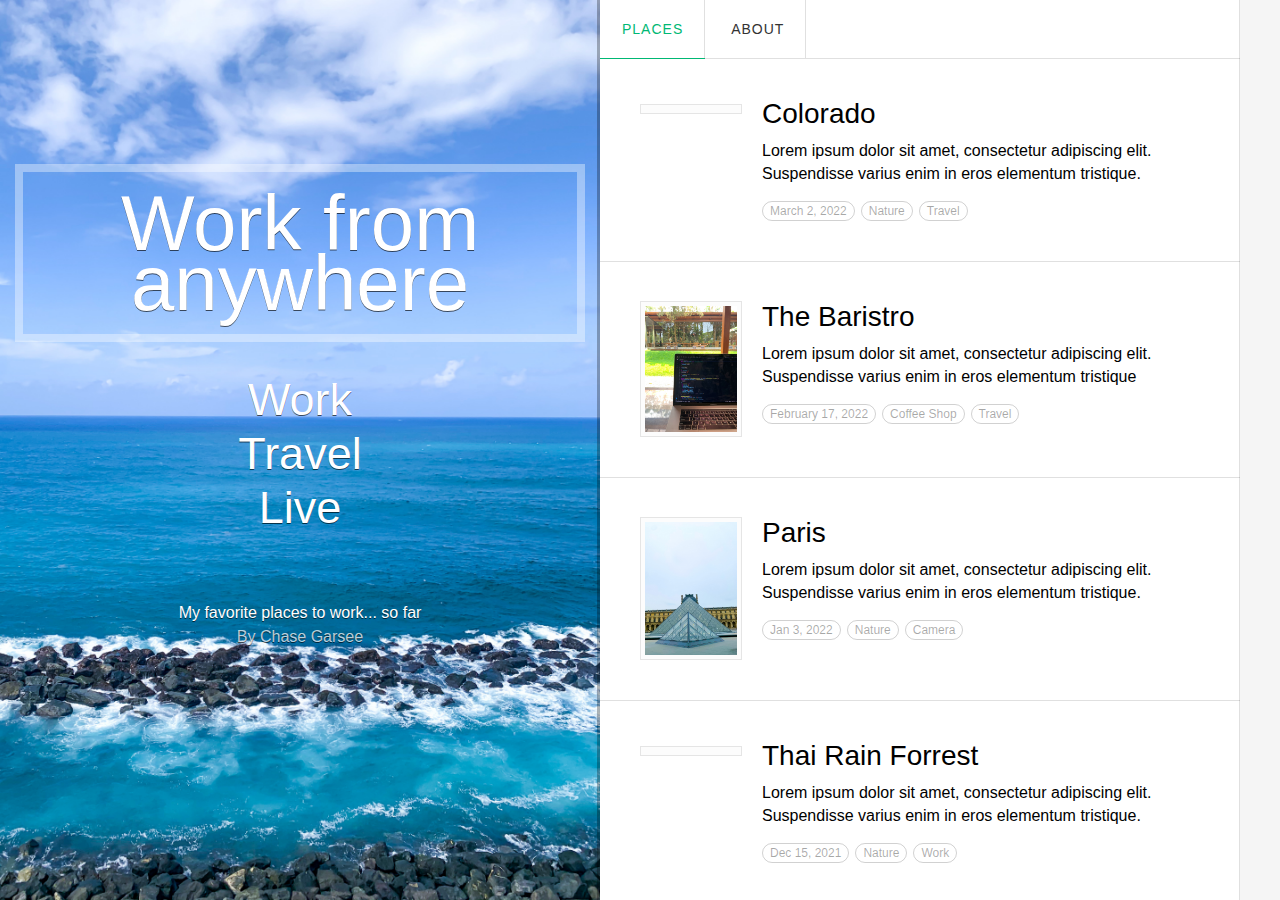
==== html-css-js/week-1/index.html @ 344f7bfb "initial commit" ====
<!DOCTYPE html><!--  This site was created in Webflow. https://www.webflow.com  -->
<!--  Last Published: Sat Jul 09 2022 16:19:19 GMT+0000 (Coordinated Universal Time)  -->
<html data-wf-page="62c9aa5b9749a0f8fd84faeb" data-wf-site="62c9aa5b9749a0700384fadd">
<head>
  <meta charset="utf-8">
  <title>WFA - Home</title>
  <meta content="width=device-width, initial-scale=1" name="viewport">
  <meta content="Webflow" name="generator">
  <link href="css/normalize.css" rel="stylesheet" type="text/css">
  <link href="css/webflow.css" rel="stylesheet" type="text/css">
  <link href="css/wfa-landing-page.webflow.css" rel="stylesheet" type="text/css">
  <link href="images/favicon.ico" rel="shortcut icon" type="image/x-icon">
  <link href="images/webclip.png" rel="apple-touch-icon">
</head>
<body>
  <div class="all-content wf-section">
    <header class="main-column header">
      <h1 class="logo">Work from anywhere</h1>
      <div class="big-tagline w-hidden-small w-hidden-tiny">Work<br>Travel<br>Live</div>
      <div class="info-wrapper">
        <div class="tagline">My favorite places to work... so far</div>
        <div class="byline">By Chase Garsee</div>
      </div>
    </header>
    <div class="main-column content">
      <nav role="banner" class="navbar w-nav">
        <nav role="navigation" class="nav-menu w-nav-menu">
          <a href="index.html" aria-current="page" class="nav-link w-nav-link w--current">Places</a>
          <a href="about.html" class="nav-link w-nav-link">About</a>
        </nav>
      </nav>
      <div id="places-list" class="places-list"></div>


        <script type ="text/javascript">
          const favoriteLocationsData = [
            {
              image: 'images/colorado.JPG',
              title: 'Colorado',
              paragraph: 'Lorem ipsum dolor sit amet, consectetur adipiscing elit. Suspendisse varius enim in eros elementum tristique.',
              date: 'March 2, 2022',
              tags: [
                'Travel',
                'Nature'
              ]
            },
            {
              image: 'images/chiang-mai.JPG',
              title: 'The Baristro',
              paragraph: 'Lorem ipsum dolor sit amet, consectetur adipiscing elit. Suspendisse varius enim in eros elementum tristique',
              date: 'February 17, 2022',
              tags: [
                'Travel',
                'Coffee Shop'
              ]
            },
            {
              image: 'images/france.JPG',
              title: 'Paris',
              paragraph: 'Lorem ipsum dolor sit amet, consectetur adipiscing elit. Suspendisse varius enim in eros elementum tristique.',
              date: 'Jan 3, 2022',
              tags: [
                'Camera',
                'Nature'
              ]
            },
            {
              image: 'images/forrest.JPG',
              title: 'Thai Rain Forrest',
              paragraph: 'Lorem ipsum dolor sit amet, consectetur adipiscing elit. Suspendisse varius enim in eros elementum tristique.',
              date: 'Dec 15, 2021',
              tags: [
                'Work',
                'Nature'
              ]
            },
            {
              image: 'images/vegas.JPG',
              title: 'Vegas',
              paragraph: 'Lorem ipsum dolor sit amet, consectetur adipiscing elit. Suspendisse varius enim in eros elementum tristique.',
              date: 'Nov 1, 2021',
              tags: [
                'Travel',
                'Pool Vibes'
              ]
            },
            {
              image: 'images/home.JPG',
              title: 'Home',
              paragraph: 'Lorem ipsum dolor sit amet, consectetur adipiscing elit. Suspendisse varius enim in eros elementum tristique.',
              date: 'Nov 1, 2021',
              tags: [
                'Home',
                'Family'
              ]
            },
            {
              image: 'images/bering-sea.jpg',
              title: 'Airplanes',
              paragraph: 'Lorem ipsum dolor sit amet, consectetur adipiscing elit. Suspendisse varius enim in eros elementum tristique.',
              date: 'Nov 1, 2021',
              tags: [
                'Travel',
                'Vibes'
              ]
            },
            
          ]
          addFavoriteLocations(favoriteLocationsData);
          function addFavoriteLocations(locations){            
            locations.forEach((location, key) => {           
              const locationWrapper = document.createElement("div");
              locationWrapper.className = 'location'
              document.getElementById("places-list").appendChild(locationWrapper);
              
             const imageWrapper =  document.createElement("div")
             imageWrapper.className = 'image-wrapper'
             document.getElementsByClassName("location")[key].appendChild(imageWrapper);

            const image = document.createElement('img')
            image.className = 'thumbnail'
            image.setAttribute('src', location.image)
            image.setAttribute('width', '109')
            image.setAttribute('alt', '')
            document.getElementsByClassName("image-wrapper")[key].appendChild(image);

            const section = document.createElement('section')
            section.className = 'location-text-wrapper'
            imageWrapper.after(section)

            const title = document.createElement('h2') 
            title.className = 'thumbnail-title'
            title.appendChild(document.createTextNode(location.title))

            
            const paragraph = document.createElement('p')
            paragraph.appendChild(document.createTextNode(location.paragraph))
            
            const locationInfoWrapper = document.createElement('div')
            locationInfoWrapper.className = 'location-info-wrapper'

            document.getElementsByClassName("location-text-wrapper")[key].appendChild(title);
            document.getElementsByClassName("location-text-wrapper")[key].appendChild(paragraph)
            document.getElementsByClassName("location-text-wrapper")[key].appendChild(locationInfoWrapper)

             const date = document.createElement('div')
             date.appendChild(document.createTextNode(location.date))
             date.className = 'location-info-text tag'
             document.getElementsByClassName("location-info-wrapper")[key].appendChild(date)
             addTags(location.tags)
             function addTags(tags) {
              tags.forEach((tag, key) => {
                const locationTag = document.createElement('div')
                locationTag.className ='location-info-text tag'
                locationTag.appendChild(document.createTextNode(tag))
                date.after(locationTag)
              })
            } 
           })
          };
    </script>
    <div class="footer-wrapper">
      <a href="index.html" aria-current="page" class="footer-nav-link w--current"><img src="images/home-icon.svg" alt=""></a>
      <a href="http://www.twitter.com/" class="footer-nav-link"><img src="images/twitter-icon.svg" alt=""></a>
    </div>
  </div>
</body>
</html>
---- html-css-js/week-1/css/webflow.css ----
@font-face {
  font-family: 'webflow-icons';
  src: url("[data-uri]") format('truetype');
  font-weight: normal;
  font-style: normal;
}

* {
  -webkit-box-sizing: border-box;
  -moz-box-sizing: border-box;
  box-sizing: border-box;
}
html {
  height: 100%;
}
body {
  margin: 0;
  min-height: 100%;
  background-color: #fff;
  font-family: Arial, sans-serif;
  font-size: 14px;
  line-height: 20px;
  color: #333;
}
img {
  max-width: 100%;
  vertical-align: middle;
  display: inline-block;
}
html.w-mod-touch * {
  background-attachment: scroll !important;
}
.w-block {
  display: block;
}

.w-hidden {
  display: none;
}
h1,
h2,
h3,
h4,
h5,
h6 {
  font-weight: bold;
  margin-bottom: 10px;
}
h1 {
  font-size: 38px;
  line-height: 44px;
  margin-top: 20px;
}
h2 {
  font-size: 32px;
  line-height: 36px;
  margin-top: 20px;
}
h3 {
  font-size: 24px;
  line-height: 30px;
  margin-top: 20px;
}
h4 {
  font-size: 18px;
  line-height: 24px;
  margin-top: 10px;
}
h5 {
  font-size: 14px;
  line-height: 20px;
  margin-top: 10px;
}
h6 {
  font-size: 12px;
  line-height: 18px;
  margin-top: 10px;
}
p {
  margin-top: 0;
  margin-bottom: 10px;
}
blockquote {
  margin: 0 0 10px 0;
  padding: 10px 20px;
  border-left: 5px solid #E2E2E2;
  font-size: 18px;
  line-height: 22px;
}
figure {
  margin: 0;
  margin-bottom: 10px;
}
figcaption {
  margin-top: 5px;
  text-align: center;
}
ul,
ol {
  margin-top: 0px;
  margin-bottom: 10px;
  padding-left: 40px;
}
.w-list-unstyled {
  padding-left: 0;
  list-style: none;
}
.w-embed:before,
.w-embed:after {
  content: " ";
  display: table;
  grid-column-start: 1;
  grid-row-start: 1;
  grid-column-end: 2;
  grid-row-end: 2;
}
.w-embed:after {
  clear: both;
}
.w-video {
  width: 100%;
  position: relative;
  padding: 0;
}
.w-video iframe,
.w-video object,
.w-video embed {
  position: absolute;
  top: 0;
  left: 0;
  width: 100%;
  height: 100%;
  border: none;
}
fieldset {
  padding: 0;
  margin: 0;
  border: 0;
}
button,
[type='button'],
[type='reset'] {
  border: 0;
  cursor: pointer;
  -webkit-appearance: button;
}
.w-form {
  margin: 0 0 15px;
}
.w-form-done {
  display: none;
  padding: 20px;
  text-align: center;
  background-color: #dddddd;
}
.w-form-fail {
  display: none;
  margin-top: 10px;
  padding: 10px;
  background-color: #ffdede;
}
label {
  display: block;
  margin-bottom: 5px;
  font-weight: bold;
}
.w-input,
.w-select {
  display: block;
  width: 100%;
  height: 38px;
  padding: 8px 12px;
  margin-bottom: 10px;
  font-size: 14px;
  line-height: 1.428571429;
  color: #333333;
  vertical-align: middle;
  background-color: #ffffff;
  border: 1px solid #cccccc;
}
.w-input:-moz-placeholder,
.w-select:-moz-placeholder {
  color: #999;
}
.w-input::-moz-placeholder,
.w-select::-moz-placeholder {
  color: #999;
  opacity: 1;
}
.w-input:-ms-input-placeholder,
.w-select:-ms-input-placeholder {
  color: #999;
}
.w-input::-webkit-input-placeholder,
.w-select::-webkit-input-placeholder {
  color: #999;
}
.w-input:focus,
.w-select:focus {
  border-color: #3898EC;
  outline: 0;
}
.w-input[disabled],
.w-select[disabled],
.w-input[readonly],
.w-select[readonly],
fieldset[disabled] .w-input,
fieldset[disabled] .w-select {
  cursor: not-allowed;
}
.w-input[disabled]:not(.w-input-disabled),
.w-select[disabled]:not(.w-input-disabled),
.w-input[readonly],
.w-select[readonly],
fieldset[disabled]:not(.w-input-disabled) .w-input,
fieldset[disabled]:not(.w-input-disabled) .w-select {
  background-color: #eeeeee;
}
textarea.w-input,
textarea.w-select {
  height: auto;
}
.w-select {
  background-color: #f3f3f3;
}
.w-select[multiple] {
  height: auto;
}
.w-form-label {
  display: inline-block;
  cursor: pointer;
  font-weight: normal;
  margin-bottom: 0px;
}
.w-radio {
  display: block;
  margin-bottom: 5px;
  padding-left: 20px;
}
.w-radio:before,
.w-radio:after {
  content: " ";
  display: table;
  grid-column-start: 1;
  grid-row-start: 1;
  grid-column-end: 2;
  grid-row-end: 2;
}
.w-radio:after {
  clear: both;
}
.w-radio-input {
  margin: 4px 0 0;
  margin-top: 1px \9;
  line-height: normal;
  float: left;
  margin-left: -20px;
}
.w-radio-input {
  margin-top: 3px;
}
.w-file-upload {
  display: block;
  margin-bottom: 10px;
}
.w-file-upload-input {
  width: 0.1px;
  height: 0.1px;
  opacity: 0;
  overflow: hidden;
  position: absolute;
  z-index: -100;
}
.w-file-upload-default,
.w-file-upload-uploading,
.w-file-upload-success {
  display: inline-block;
  color: #333333;
}
.w-file-upload-error {
  display: block;
  margin-top: 10px;
}
.w-file-upload-default.w-hidden,
.w-file-upload-uploading.w-hidden,
.w-file-upload-error.w-hidden,
.w-file-upload-success.w-hidden {
  display: none;
}
.w-file-upload-uploading-btn {
  display: flex;
  font-size: 14px;
  font-weight: normal;
  cursor: pointer;
  margin: 0;
  padding: 8px 12px;
  border: 1px solid #cccccc;
  background-color: #fafafa;
}
.w-file-upload-file {
  display: flex;
  flex-grow: 1;
  justify-content: space-between;
  margin: 0;
  padding: 8px 9px 8px 11px;
  border: 1px solid #cccccc;
  background-color: #fafafa;
}
.w-file-upload-file-name {
  font-size: 14px;
  font-weight: normal;
  display: block;
}
.w-file-remove-link {
  margin-top: 3px;
  margin-left: 10px;
  width: auto;
  height: auto;
  padding: 3px;
  display: block;
  cursor: pointer;
}
.w-icon-file-upload-remove {
  margin: auto;
  font-size: 10px;
}
.w-file-upload-error-msg {
  display: inline-block;
  color: #ea384c;
  padding: 2px 0;
}
.w-file-upload-info {
  display: inline-block;
  line-height: 38px;
  padding: 0 12px;
}
.w-file-upload-label {
  display: inline-block;
  font-size: 14px;
  font-weight: normal;
  cursor: pointer;
  margin: 0;
  padding: 8px 12px;
  border: 1px solid #cccccc;
  background-color: #fafafa;
}
.w-icon-file-upload-icon,
.w-icon-file-upload-uploading {
  display: inline-block;
  margin-right: 8px;
  width: 20px;
}
.w-icon-file-upload-uploading {
  height: 20px;
}
.w-container {
  margin-left: auto;
  margin-right: auto;
  max-width: 940px;
}
.w-container:before,
.w-container:after {
  content: " ";
  display: table;
  grid-column-start: 1;
  grid-row-start: 1;
  grid-column-end: 2;
  grid-row-end: 2;
}
.w-container:after {
  clear: both;
}
.w-container .w-row {
  margin-left: -10px;
  margin-right: -10px;
}
.w-row:before,
.w-row:after {
  content: " ";
  display: table;
  grid-column-start: 1;
  grid-row-start: 1;
  grid-column-end: 2;
  grid-row-end: 2;
}
.w-row:after {
  clear: both;
}
.w-row .w-row {
  margin-left: 0;
  margin-right: 0;
}
.w-col {
  position: relative;
  float: left;
  width: 100%;
  min-height: 1px;
  padding-left: 10px;
  padding-right: 10px;
}
.w-col .w-col {
  padding-left: 0;
  padding-right: 0;
}
.w-col-1 {
  width: 8.33333333%;
}
.w-col-2 {
  width: 16.66666667%;
}
.w-col-3 {
  width: 25%;
}
.w-col-4 {
  width: 33.33333333%;
}
.w-col-5 {
  width: 41.66666667%;
}
.w-col-6 {
  width: 50%;
}
.w-col-7 {
  width: 58.33333333%;
}
.w-col-8 {
  width: 66.66666667%;
}
.w-col-9 {
  width: 75%;
}
.w-col-10 {
  width: 83.33333333%;
}
.w-col-11 {
  width: 91.66666667%;
}
.w-col-12 {
  width: 100%;
}
.w-hidden-main {
  display: none !important;
}
@media screen and (max-width: 991px) {
  .w-container {
    max-width: 728px;
  }
  .w-hidden-main {
    display: inherit !important;
  }
  .w-hidden-medium {
    display: none !important;
  }
  .w-col-medium-1 {
    width: 8.33333333%;
  }
  .w-col-medium-2 {
    width: 16.66666667%;
  }
  .w-col-medium-3 {
    width: 25%;
  }
  .w-col-medium-4 {
    width: 33.33333333%;
  }
  .w-col-medium-5 {
    width: 41.66666667%;
  }
  .w-col-medium-6 {
    width: 50%;
  }
  .w-col-medium-7 {
    width: 58.33333333%;
  }
  .w-col-medium-8 {
    width: 66.66666667%;
  }
  .w-col-medium-9 {
    width: 75%;
  }
  .w-col-medium-10 {
    width: 83.33333333%;
  }
  .w-col-medium-11 {
    width: 91.66666667%;
  }
  .w-col-medium-12 {
    width: 100%;
  }
  .w-col-stack {
    width: 100%;
    left: auto;
    right: auto;
  }
}
@media screen and (max-width: 767px) {
  .w-hidden-main {
    display: inherit !important;
  }
  .w-hidden-medium {
    display: inherit !important;
  }
  .w-hidden-small {
    display: none !important;
  }
  .w-row,
  .w-container .w-row {
    margin-left: 0;
    margin-right: 0;
  }
  .w-col {
    width: 100%;
    left: auto;
    right: auto;
  }
  .w-col-small-1 {
    width: 8.33333333%;
  }
  .w-col-small-2 {
    width: 16.66666667%;
  }
  .w-col-small-3 {
    width: 25%;
  }
  .w-col-small-4 {
    width: 33.33333333%;
  }
  .w-col-small-5 {
    width: 41.66666667%;
  }
  .w-col-small-6 {
    width: 50%;
  }
  .w-col-small-7 {
    width: 58.33333333%;
  }
  .w-col-small-8 {
    width: 66.66666667%;
  }
  .w-col-small-9 {
    width: 75%;
  }
  .w-col-small-10 {
    width: 83.33333333%;
  }
  .w-col-small-11 {
    width: 91.66666667%;
  }
  .w-col-small-12 {
    width: 100%;
  }
}
@media screen and (max-width: 479px) {
  .w-container {
    max-width: none;
  }
  .w-hidden-main {
    display: inherit !important;
  }
  .w-hidden-medium {
    display: inherit !important;
  }
  .w-hidden-small {
    display: inherit !important;
  }
  .w-hidden-tiny {
    display: none !important;
  }
  .w-col {
    width: 100%;
  }
  .w-col-tiny-1 {
    width: 8.33333333%;
  }
  .w-col-tiny-2 {
    width: 16.66666667%;
  }
  .w-col-tiny-3 {
    width: 25%;
  }
  .w-col-tiny-4 {
    width: 33.33333333%;
  }
  .w-col-tiny-5 {
    width: 41.66666667%;
  }
  .w-col-tiny-6 {
    width: 50%;
  }
  .w-col-tiny-7 {
    width: 58.33333333%;
  }
  .w-col-tiny-8 {
    width: 66.66666667%;
  }
  .w-col-tiny-9 {
    width: 75%;
  }
  .w-col-tiny-10 {
    width: 83.33333333%;
  }
  .w-col-tiny-11 {
    width: 91.66666667%;
  }
  .w-col-tiny-12 {
    width: 100%;
  }
}
.w-widget {
  position: relative;
}
.w-widget-map {
  width: 100%;
  height: 400px;
}
.w-widget-map label {
  width: auto;
  display: inline;
}
.w-widget-map img {
  max-width: inherit;
}
.w-widget-map .gm-style-iw {
  text-align: center;
}
.w-widget-map .gm-style-iw > button {
  display: none !important;
}
.w-widget-twitter {
  overflow: hidden;
}
.w-widget-twitter-count-shim {
  display: inline-block;
  vertical-align: top;
  position: relative;
  width: 28px;
  height: 20px;
  text-align: center;
  background: white;
  border: #758696 solid 1px;
  border-radius: 3px;
}
.w-widget-twitter-count-shim * {
  pointer-events: none;
  -webkit-user-select: none;
  -moz-user-select: none;
  -ms-user-select: none;
  user-select: none;
}
.w-widget-twitter-count-shim .w-widget-twitter-count-inner {
  position: relative;
  font-size: 15px;
  line-height: 12px;
  text-align: center;
  color: #999;
  font-family: serif;
}
.w-widget-twitter-count-shim .w-widget-twitter-count-clear {
  position: relative;
  display: block;
}
.w-widget-twitter-count-shim.w--large {
  width: 36px;
  height: 28px;
}
.w-widget-twitter-count-shim.w--large .w-widget-twitter-count-inner {
  font-size: 18px;
  line-height: 18px;
}
.w-widget-twitter-count-shim:not(.w--vertical) {
  margin-left: 5px;
  margin-right: 8px;
}
.w-widget-twitter-count-shim:not(.w--vertical).w--large {
  margin-left: 6px;
}
.w-widget-twitter-count-shim:not(.w--vertical):before,
.w-widget-twitter-count-shim:not(.w--vertical):after {
  top: 50%;
  left: 0;
  border: solid transparent;
  content: ' ';
  height: 0;
  width: 0;
  position: absolute;
  pointer-events: none;
}
.w-widget-twitter-count-shim:not(.w--vertical):before {
  border-color: rgba(117, 134, 150, 0);
  border-right-color: #5d6c7b;
  border-width: 4px;
  margin-left: -9px;
  margin-top: -4px;
}
.w-widget-twitter-count-shim:not(.w--vertical).w--large:before {
  border-width: 5px;
  margin-left: -10px;
  margin-top: -5px;
}
.w-widget-twitter-count-shim:not(.w--vertical):after {
  border-color: rgba(255, 255, 255, 0);
  border-right-color: white;
  border-width: 4px;
  margin-left: -8px;
  margin-top: -4px;
}
.w-widget-twitter-count-shim:not(.w--vertical).w--large:after {
  border-width: 5px;
  margin-left: -9px;
  margin-top: -5px;
}
.w-widget-twitter-count-shim.w--vertical {
  width: 61px;
  height: 33px;
  margin-bottom: 8px;
}
.w-widget-twitter-count-shim.w--vertical:before,
.w-widget-twitter-count-shim.w--vertical:after {
  top: 100%;
  left: 50%;
  border: solid transparent;
  content: ' ';
  height: 0;
  width: 0;
  position: absolute;
  pointer-events: none;
}
.w-widget-twitter-count-shim.w--vertical:before {
  border-color: rgba(117, 134, 150, 0);
  border-top-color: #5d6c7b;
  border-width: 5px;
  margin-left: -5px;
}
.w-widget-twitter-count-shim.w--vertical:after {
  border-color: rgba(255, 255, 255, 0);
  border-top-color: white;
  border-width: 4px;
  margin-left: -4px;
}
.w-widget-twitter-count-shim.w--vertical .w-widget-twitter-count-inner {
  font-size: 18px;
  line-height: 22px;
}
.w-widget-twitter-count-shim.w--vertical.w--large {
  width: 76px;
}
.w-background-video {
  position: relative;
  overflow: hidden;
  height: 500px;
  color: white;
}
.w-background-video > video {
  background-size: cover;
  background-position: 50% 50%;
  position: absolute;
  margin: auto;
  width: 100%;
  height: 100%;
  right: -100%;
  bottom: -100%;
  top: -100%;
  left: -100%;
  object-fit: cover;
  z-index: -100;
}
.w-background-video > video::-webkit-media-controls-start-playback-button {
  display: none !important;
  -webkit-appearance: none;
}
.w-background-video--control {
  position: absolute;
  bottom: 1em;
  right: 1em;
  background-color: transparent;
  padding: 0;
}
.w-background-video--control > [hidden] {
  display: none !important;
}
.w-slider {
  position: relative;
  height: 300px;
  text-align: center;
  background: #dddddd;
  clear: both;
  -webkit-tap-highlight-color: rgba(0, 0, 0, 0);
  tap-highlight-color: rgba(0, 0, 0, 0);
}
.w-slider-mask {
  position: relative;
  display: block;
  overflow: hidden;
  z-index: 1;
  left: 0;
  right: 0;
  height: 100%;
  white-space: nowrap;
}
.w-slide {
  position: relative;
  display: inline-block;
  vertical-align: top;
  width: 100%;
  height: 100%;
  white-space: normal;
  text-align: left;
}
.w-slider-nav {
  position: absolute;
  z-index: 2;
  top: auto;
  right: 0;
  bottom: 0;
  left: 0;
  margin: auto;
  padding-top: 10px;
  height: 40px;
  text-align: center;
  -webkit-tap-highlight-color: rgba(0, 0, 0, 0);
  tap-highlight-color: rgba(0, 0, 0, 0);
}
.w-slider-nav.w-round > div {
  border-radius: 100%;
}
.w-slider-nav.w-num > div {
  width: auto;
  height: auto;
  padding: 0.2em 0.5em;
  font-size: inherit;
  line-height: inherit;
}
.w-slider-nav.w-shadow > div {
  box-shadow: 0 0 3px rgba(51, 51, 51, 0.4);
}
.w-slider-nav-invert {
  color: #fff;
}
.w-slider-nav-invert > div {
  background-color: rgba(34, 34, 34, 0.4);
}
.w-slider-nav-invert > div.w-active {
  background-color: #222;
}
.w-slider-dot {
  position: relative;
  display: inline-block;
  width: 1em;
  height: 1em;
  background-color: rgba(255, 255, 255, 0.4);
  cursor: pointer;
  margin: 0 3px 0.5em;
  transition: background-color 100ms, color 100ms;
}
.w-slider-dot.w-active {
  background-color: #fff;
}
.w-slider-dot:focus {
  outline: none;
  box-shadow: 0px 0px 0px 2px #fff;
}
.w-slider-dot:focus.w-active {
  box-shadow: none;
}
.w-slider-arrow-left,
.w-slider-arrow-right {
  position: absolute;
  width: 80px;
  top: 0;
  right: 0;
  bottom: 0;
  left: 0;
  margin: auto;
  cursor: pointer;
  overflow: hidden;
  color: white;
  font-size: 40px;
  -webkit-tap-highlight-color: rgba(0, 0, 0, 0);
  tap-highlight-color: rgba(0, 0, 0, 0);
  -webkit-user-select: none;
  -moz-user-select: none;
  -ms-user-select: none;
  user-select: none;
}
.w-slider-arrow-left [class^='w-icon-'],
.w-slider-arrow-right [class^='w-icon-'],
.w-slider-arrow-left [class*=' w-icon-'],
.w-slider-arrow-right [class*=' w-icon-'] {
  position: absolute;
}
.w-slider-arrow-left:focus,
.w-slider-arrow-right:focus {
  outline: 0;
}
.w-slider-arrow-left {
  z-index: 3;
  right: auto;
}
.w-slider-arrow-right {
  z-index: 4;
  left: auto;
}
.w-icon-slider-left,
.w-icon-slider-right {
  top: 0;
  right: 0;
  bottom: 0;
  left: 0;
  margin: auto;
  width: 1em;
  height: 1em;
}
.w-slider-aria-label {
  border: 0;
  clip: rect(0 0 0 0);
  height: 1px;
  margin: -1px;
  overflow: hidden;
  padding: 0;
  position: absolute;
  width: 1px;
}
.w-slider-force-show {
  display: block !important;
}
.w-dropdown {
  display: inline-block;
  position: relative;
  text-align: left;
  margin-left: auto;
  margin-right: auto;
  z-index: 900;
}
.w-dropdown-btn,
.w-dropdown-toggle,
.w-dropdown-link {
  position: relative;
  vertical-align: top;
  text-decoration: none;
  color: #222222;
  padding: 20px;
  text-align: left;
  margin-left: auto;
  margin-right: auto;
  white-space: nowrap;
}
.w-dropdown-toggle {
  -webkit-user-select: none;
  -moz-user-select: none;
  -ms-user-select: none;
  user-select: none;
  display: inline-block;
  cursor: pointer;
  padding-right: 40px;
}
.w-dropdown-toggle:focus {
  outline: 0;
}
.w-icon-dropdown-toggle {
  position: absolute;
  top: 0;
  right: 0;
  bottom: 0;
  margin: auto;
  margin-right: 20px;
  width: 1em;
  height: 1em;
}
.w-dropdown-list {
  position: absolute;
  background: #dddddd;
  display: none;
  min-width: 100%;
}
.w-dropdown-list.w--open {
  display: block;
}

.w-dropdown-link.w--current {
  color: #0082f3;
}

@media screen and (max-width: 767px) {
  .w-nav-brand {
    padding-left: 10px;
  }
}
/**
 * ## Note
 * Safari (on both iOS and OS X) does not handle viewport units (vh, vw) well.
 * For example percentage units do not work on descendants of elements that
 * have any dimensions expressed in viewport units. It also doesn’t handle them at
 * all in `calc()`.
 */
/**
 * Wrapper around all lightbox elements
 *
 * 1. Since the lightbox can receive focus, IE also gives it an outline.
 * 2. Fixes flickering on Chrome when a transition is in progress
 *    underneath the lightbox.
 */
.w-lightbox-backdrop {
  color: #000;
  cursor: auto;
  font-family: serif;
  font-size: medium;
  font-style: normal;
  font-variant: normal;
  font-weight: normal;
  letter-spacing: normal;
  line-height: normal;
  list-style: disc;
  text-align: start;
  text-indent: 0;
  text-shadow: none;
  text-transform: none;
  visibility: visible;
  white-space: normal;
  word-break: normal;
  word-spacing: normal;
  word-wrap: normal;
  position: fixed;
  top: 0;
  right: 0;
  bottom: 0;
  left: 0;
  color: #fff;
  font-family: "Helvetica Neue", Helvetica, Ubuntu, "Segoe UI", Verdana, sans-serif;
  font-size: 17px;
  line-height: 1.2;
  font-weight: 300;
  text-align: center;
  background: rgba(0, 0, 0, 0.9);
  z-index: 2000;
  outline: 0;
  /* 1 */
  opacity: 0;
  -webkit-user-select: none;
  -moz-user-select: none;
  -ms-user-select: none;
  -webkit-tap-highlight-color: transparent;
  -webkit-transform: translate(0, 0);
  /* 2 */
}
/**
 * Neat trick to bind the rubberband effect to our canvas instead of the whole
 * document on iOS. It also prevents a bug that causes the document underneath to scroll.
 */
.w-lightbox-backdrop,
.w-lightbox-container {
  height: 100%;
  overflow: auto;
  -webkit-overflow-scrolling: touch;
}
.w-lightbox-content {
  position: relative;
  height: 100vh;
  overflow: hidden;
}
.w-lightbox-view {
  position: absolute;
  width: 100vw;
  height: 100vh;
  opacity: 0;
}
.w-lightbox-view:before {
  content: "";
  height: 100vh;
}
/* .w-lightbox-content */
.w-lightbox-group,
.w-lightbox-group .w-lightbox-view,
.w-lightbox-group .w-lightbox-view:before {
  height: 86vh;
}
.w-lightbox-frame,
.w-lightbox-view:before {
  display: inline-block;
  vertical-align: middle;
}
/*
 * 1. Remove default margin set by user-agent on the <figure> element.
 */
.w-lightbox-figure {
  position: relative;
  margin: 0;
  /* 1 */
}
.w-lightbox-group .w-lightbox-figure {
  cursor: pointer;
}
/**
 * IE adds image dimensions as width and height attributes on the IMG tag,
 * but we need both width and height to be set to auto to enable scaling.
 */
.w-lightbox-img {
  width: auto;
  height: auto;
  max-width: none;
}
/**
 * 1. Reset if style is set by user on "All Images"
 */
.w-lightbox-image {
  display: block;
  float: none;
  /* 1 */
  max-width: 100vw;
  max-height: 100vh;
}
.w-lightbox-group .w-lightbox-image {
  max-height: 86vh;
}
.w-lightbox-caption {
  position: absolute;
  right: 0;
  bottom: 0;
  left: 0;
  padding: .5em 1em;
  background: rgba(0, 0, 0, 0.4);
  text-align: left;
  text-overflow: ellipsis;
  white-space: nowrap;
  overflow: hidden;
}
.w-lightbox-embed {
  position: absolute;
  top: 0;
  right: 0;
  bottom: 0;
  left: 0;
  width: 100%;
  height: 100%;
}
.w-lightbox-control {
  position: absolute;
  top: 0;
  width: 4em;
  background-size: 24px;
  background-repeat: no-repeat;
  background-position: center;
  cursor: pointer;
  -webkit-transition: all .3s;
  transition: all .3s;
}
.w-lightbox-left {
  display: none;
  bottom: 0;
  left: 0;
  /* <svg xmlns="http://www.w3.org/2000/svg" viewBox="-20 0 24 40" width="24" height="40"><g transform="rotate(45)"><path d="m0 0h5v23h23v5h-28z" opacity=".4"/><path d="m1 1h3v23h23v3h-26z" fill="#fff"/></g></svg> */
  background-image: url("[data-uri]");
}
.w-lightbox-right {
  display: none;
  right: 0;
  bottom: 0;
  /* <svg xmlns="http://www.w3.org/2000/svg" viewBox="-4 0 24 40" width="24" height="40"><g transform="rotate(45)"><path d="m0-0h28v28h-5v-23h-23z" opacity=".4"/><path d="m1 1h26v26h-3v-23h-23z" fill="#fff"/></g></svg> */
  background-image: url("[data-uri]");
}
/*
 * Without specifying the with and height inside the SVG, all versions of IE render the icon too small.
 * The bug does not seem to manifest itself if the elements are tall enough such as the above arrows.
 * (http://stackoverflow.com/questions/16092114/background-size-differs-in-internet-explorer)
 */
.w-lightbox-close {
  right: 0;
  height: 2.6em;
  /* <svg xmlns="http://www.w3.org/2000/svg" viewBox="-4 0 18 17" width="18" height="17"><g transform="rotate(45)"><path d="m0 0h7v-7h5v7h7v5h-7v7h-5v-7h-7z" opacity=".4"/><path d="m1 1h7v-7h3v7h7v3h-7v7h-3v-7h-7z" fill="#fff"/></g></svg> */
  background-image: url("[data-uri]");
  background-size: 18px;
}
/**
 * 1. All IE versions add extra space at the bottom without this.
 */
.w-lightbox-strip {
  position: absolute;
  bottom: 0;
  left: 0;
  right: 0;
  padding: 0 1vh;
  line-height: 0;
  /* 1 */
  white-space: nowrap;
  overflow-x: auto;
  overflow-y: hidden;
}
/*
 * 1. We use content-box to avoid having to do `width: calc(10vh + 2vw)`
 *    which doesn’t work in Safari anyway.
 * 2. Chrome renders images pixelated when switching to GPU. Making sure
 *    the parent is also rendered on the GPU (by setting translate3d for
 *    example) fixes this behavior.
 */
.w-lightbox-item {
  display: inline-block;
  width: 10vh;
  padding: 2vh 1vh;
  box-sizing: content-box;
  /* 1 */
  cursor: pointer;
  -webkit-transform: translate3d(0, 0, 0);
  /* 2 */
}
.w-lightbox-active {
  opacity: .3;
}
.w-lightbox-thumbnail {
  position: relative;
  height: 10vh;
  background: #222;
  overflow: hidden;
}
.w-lightbox-thumbnail-image {
  position: absolute;
  top: 0;
  left: 0;
}
.w-lightbox-thumbnail .w-lightbox-tall {
  top: 50%;
  width: 100%;
  -webkit-transform: translate(0, -50%);
  -ms-transform: translate(0, -50%);
  transform: translate(0, -50%);
}
.w-lightbox-thumbnail .w-lightbox-wide {
  left: 50%;
  height: 100%;
  -webkit-transform: translate(-50%, 0);
  -ms-transform: translate(-50%, 0);
  transform: translate(-50%, 0);
}
/*
 * Spinner
 *
 * Absolute pixel values are used to avoid rounding errors that would cause
 * the white spinning element to be misaligned with the track.
 */
.w-lightbox-spinner {
  position: absolute;
  top: 50%;
  left: 50%;
  box-sizing: border-box;
  width: 40px;
  height: 40px;
  margin-top: -20px;
  margin-left: -20px;
  border: 5px solid rgba(0, 0, 0, 0.4);
  border-radius: 50%;
  -webkit-animation: spin .8s infinite linear;
  animation: spin .8s infinite linear;
}
.w-lightbox-spinner:after {
  content: "";
  position: absolute;
  top: -4px;
  right: -4px;
  bottom: -4px;
  left: -4px;
  border: 3px solid transparent;
  border-bottom-color: #fff;
  border-radius: 50%;
}
/*
 * Utility classes
 */
.w-lightbox-hide {
  display: none;
}
.w-lightbox-noscroll {
  overflow: hidden;
}
@media (min-width: 768px) {
  .w-lightbox-content {
    height: 96vh;
    margin-top: 2vh;
  }
  .w-lightbox-view,
  .w-lightbox-view:before {
    height: 96vh;
  }
  /* .w-lightbox-content */
  .w-lightbox-group,
  .w-lightbox-group .w-lightbox-view,
  .w-lightbox-group .w-lightbox-view:before {
    height: 84vh;
  }
  .w-lightbox-image {
    max-width: 96vw;
    max-height: 96vh;
  }
  .w-lightbox-group .w-lightbox-image {
    max-width: 82.3vw;
    max-height: 84vh;
  }
  .w-lightbox-left,
  .w-lightbox-right {
    display: block;
    opacity: .5;
  }
  .w-lightbox-close {
    opacity: .8;
  }
  .w-lightbox-control:hover {
    opacity: 1;
  }
}
.w-lightbox-inactive,
.w-lightbox-inactive:hover {
  opacity: 0;
}
.w-richtext:before,
.w-richtext:after {
  content: " ";
  display: table;
  grid-column-start: 1;
  grid-row-start: 1;
  grid-column-end: 2;
  grid-row-end: 2;
}
.w-richtext:after {
  clear: both;
}
.w-richtext[contenteditable="true"]:before,
.w-richtext[contenteditable="true"]:after {
  white-space: initial;
}
.w-richtext ol,
.w-richtext ul {
  overflow: hidden;
}
.w-richtext .w-richtext-figure-selected.w-richtext-figure-type-video div:after,
.w-richtext .w-richtext-figure-selected[data-rt-type="video"] div:after {
  outline: 2px solid #2895f7;
}
.w-richtext .w-richtext-figure-selected.w-richtext-figure-type-image div,
.w-richtext .w-richtext-figure-selected[data-rt-type="image"] div {
  outline: 2px solid #2895f7;
}
.w-richtext figure.w-richtext-figure-type-video > div:after,
.w-richtext figure[data-rt-type="video"] > div:after {
  content: '';
  position: absolute;
  display: none;
  left: 0;
  top: 0;
  right: 0;
  bottom: 0;
}
.w-richtext figure {
  position: relative;
  max-width: 60%;
}
.w-richtext figure > div:before {
  cursor: default!important;
}
.w-richtext figure img {
  width: 100%;
}
.w-richtext figure figcaption.w-richtext-figcaption-placeholder {
  opacity: 0.6;
}
.w-richtext figure div {
  /* fix incorrectly sized selection border in the data manager */
  font-size: 0px;
  color: transparent;
}
.w-richtext figure.w-richtext-figure-type-image,
.w-richtext figure[data-rt-type="image"] {
  display: table;
}
.w-richtext figure.w-richtext-figure-type-image > div,
.w-richtext figure[data-rt-type="image"] > div {
  display: inline-block;
}
.w-richtext figure.w-richtext-figure-type-image > figcaption,
.w-richtext figure[data-rt-type="image"] > figcaption {
  display: table-caption;
  caption-side: bottom;
}
.w-richtext figure.w-richtext-figure-type-video,
.w-richtext figure[data-rt-type="video"] {
  width: 60%;
  height: 0;
}
.w-richtext figure.w-richtext-figure-type-video iframe,
.w-richtext figure[data-rt-type="video"] iframe {
  position: absolute;
  top: 0;
  left: 0;
  width: 100%;
  height: 100%;
}
.w-richtext figure.w-richtext-figure-type-video > div,
.w-richtext figure[data-rt-type="video"] > div {
  width: 100%;
}
.w-richtext figure.w-richtext-align-center {
  margin-right: auto;
  margin-left: auto;
  clear: both;
}
.w-richtext figure.w-richtext-align-center.w-richtext-figure-type-image > div,
.w-richtext figure.w-richtext-align-center[data-rt-type="image"] > div {
  max-width: 100%;
}
.w-richtext figure.w-richtext-align-normal {
  clear: both;
}
.w-richtext figure.w-richtext-align-fullwidth {
  width: 100%;
  max-width: 100%;
  text-align: center;
  clear: both;
  display: block;
  margin-right: auto;
  margin-left: auto;
}
.w-richtext figure.w-richtext-align-fullwidth > div {
  display: inline-block;
  /* padding-bottom is used for aspect ratios in video figures
      we want the div to inherit that so hover/selection borders in the designer-canvas
      fit right*/
  padding-bottom: inherit;
}
.w-richtext figure.w-richtext-align-fullwidth > figcaption {
  display: block;
}
.w-richtext figure.w-richtext-align-floatleft {
  float: left;
  margin-right: 15px;
  clear: none;
}
.w-richtext figure.w-richtext-align-floatright {
  float: right;
  margin-left: 15px;
  clear: none;
}
.w-nav {
  position: relative;
  background: #dddddd;
  z-index: 1000;
}
.w-nav:before,
.w-nav:after {
  content: " ";
  display: table;
  grid-column-start: 1;
  grid-row-start: 1;
  grid-column-end: 2;
  grid-row-end: 2;
}
.w-nav:after {
  clear: both;
}
.w-nav-brand {
  position: relative;
  float: left;
  text-decoration: none;
  color: #333333;
}
.w-nav-link {
  position: relative;
  display: inline-block;
  vertical-align: top;
  text-decoration: none;
  color: #222222;
  padding: 20px;
  text-align: left;
  margin-left: auto;
  margin-right: auto;
}
.w-nav-link.w--current {
  color: #0082f3;
}
.w-nav-menu {
  position: relative;
  float: right;
}
[data-nav-menu-open] {
  display: block !important;
  position: absolute;
  top: 100%;
  left: 0;
  right: 0;
  background: #C8C8C8;
  text-align: center;
  overflow: visible;
  min-width: 200px;
}
.w--nav-link-open {
  display: block;
  position: relative;
}
.w-nav-overlay {
  position: absolute;
  overflow: hidden;
  display: none;
  top: 100%;
  left: 0;
  right: 0;
  width: 100%;
}
.w-nav-overlay [data-nav-menu-open] {
  top: 0;
}
.w-nav[data-animation="over-left"] .w-nav-overlay {
  width: auto;
}
.w-nav[data-animation="over-left"] .w-nav-overlay,
.w-nav[data-animation="over-left"] [data-nav-menu-open] {
  right: auto;
  z-index: 1;
  top: 0;
}
.w-nav[data-animation="over-right"] .w-nav-overlay {
  width: auto;
}
.w-nav[data-animation="over-right"] .w-nav-overlay,
.w-nav[data-animation="over-right"] [data-nav-menu-open] {
  left: auto;
  z-index: 1;
  top: 0;
}
.w-nav-button {
  position: relative;
  float: right;
  padding: 18px;
  font-size: 24px;
  display: none;
  cursor: pointer;
  -webkit-tap-highlight-color: rgba(0, 0, 0, 0);
  tap-highlight-color: rgba(0, 0, 0, 0);
  -webkit-user-select: none;
  -moz-user-select: none;
  -ms-user-select: none;
  user-select: none;
}
.w-nav-button:focus {
  outline: 0;
}
.w-nav-button.w--open {
  background-color: #C8C8C8;
  color: white;
}
.w-nav[data-collapse="all"] .w-nav-menu {
  display: none;
}
.w-nav[data-collapse="all"] .w-nav-button {
  display: block;
}
.w--nav-dropdown-open {
  display: block;
}
.w--nav-dropdown-toggle-open {
  display: block;
}
.w--nav-dropdown-list-open {
  position: static;
}
@media screen and (max-width: 991px) {
  .w-nav[data-collapse="medium"] .w-nav-menu {
    display: none;
  }
  .w-nav[data-collapse="medium"] .w-nav-button {
    display: block;
  }
}
@media screen and (max-width: 767px) {
  .w-nav[data-collapse="small"] .w-nav-menu {
    display: none;
  }
  .w-nav[data-collapse="small"] .w-nav-button {
    display: block;
  }
  .w-nav-brand {
    padding-left: 10px;
  }
}
@media screen and (max-width: 479px) {
  .w-nav[data-collapse="tiny"] .w-nav-menu {
    display: none;
  }
  .w-nav[data-collapse="tiny"] .w-nav-button {
    display: block;
  }
}
.w-tabs {
  position: relative;
}
.w-tabs:before,
.w-tabs:after {
  content: " ";
  display: table;
  grid-column-start: 1;
  grid-row-start: 1;
  grid-column-end: 2;
  grid-row-end: 2;
}
.w-tabs:after {
  clear: both;
}
.w-tab-menu {
  position: relative;
}
.w-tab-link {
  position: relative;
  display: inline-block;
  vertical-align: top;
  text-decoration: none;
  padding: 9px 30px;
  text-align: left;
  cursor: pointer;
  color: #222222;
  background-color: #dddddd;
}
.w-tab-link.w--current {
  background-color: #C8C8C8;
}
.w-tab-link:focus {
  outline: 0;
}
.w-tab-content {
  position: relative;
  display: block;
  overflow: hidden;
}
.w-tab-pane {
  position: relative;
  display: none;
}
.w--tab-active {
  display: block;
}
@media screen and (max-width: 479px) {
  .w-tab-link {
    display: block;
  }
}
.w-ix-emptyfix:after {
  content: "";
}
@keyframes spin {
  0% {
    transform: rotate(0deg);
  }
  100% {
    transform: rotate(360deg);
  }
}
.w-dyn-empty {
  padding: 10px;
  background-color: #dddddd;
}
.w-dyn-hide {
  display: none !important;
}
.w-dyn-bind-empty {
  display: none !important;
}
.w-condition-invisible {
  display: none !important;
}
.wf-layout-layout {
  display: grid !important;
}
.wf-layout-cell {
  display: flex !important;
}
---- html-css-js/week-1/css/wfa-landing-page.webflow.css ----
body {
  background-color: #f5f5f5;
  font-family: Roboto, sans-serif;
  color: #333;
  font-size: 14px;
  line-height: 20px;
}

h1 {
  margin: 0px 0px 18px;
  font-family: 'Roboto Condensed', sans-serif;
  font-size: 43px;
  line-height: 47px;
  font-weight: 500;
}

h2 {
  margin: 30px 0px 20px;
  font-family: 'Roboto Condensed', sans-serif;
  font-size: 28px;
  line-height: 31px;
  font-weight: 400;
}

h3 {
  margin: 10px 0px;
  font-size: 24px;
  line-height: 30px;
  font-weight: 700;
}

h4 {
  margin: 10px 0px 18px;
  font-size: 18px;
  line-height: 24px;
  font-weight: 400;
}

h5 {
  margin: 5px 0px;
  font-size: 14px;
  line-height: 20px;
  font-weight: 400;
}

h6 {
  margin: 10px 0px;
  font-size: 12px;
  line-height: 18px;
  font-weight: 700;
}

p {
  margin-top: 0px;
  margin-bottom: 15px;
  font-family: 'Roboto Slab', sans-serif;
  font-size: 16px;
  line-height: 23px;
  font-weight: 300;
}

.button {
  display: inline-block;
  padding: 10px 23px;
  background-color: #000;
  -webkit-transition: background-color 250ms ease;
  transition: background-color 250ms ease;
  font-family: 'Roboto Condensed', sans-serif;
  color: #fff;
  font-size: 16px;
  font-weight: 400;
  text-align: center;
  text-decoration: none;
  text-transform: uppercase;
}

.button:hover {
  background-color: #0050b8;
}

.button.blue {
  background-color: #0050b8;
}

.button.blue:hover {
  background-color: #000;
}

.tagline {
  margin-bottom: 4px;
  font-family: 'Roboto Slab', sans-serif;
  font-size: 16px;
  font-weight: 300;
}

.all-content {
  position: absolute;
  left: 0px;
  top: 0px;
  right: 0px;
  bottom: 0px;
}
.places-list {
  height: 100%;
  display: flex;
  flex-direction: column;
}

.logo {
  display: inline-block;
  margin-top: 0px;
  margin-bottom: 31px;
  padding: 21px;
  border: 8px solid hsla(0, 0%, 100%, 0.38);
  font-family: 'Roboto Condensed', sans-serif;
  font-size: 78px;
  line-height: 60px;
  font-weight: 400;
}

.big-tagline {
  margin-bottom: 68px;
  font-family: 'Roboto Condensed', sans-serif;
  font-size: 45px;
  line-height: 54px;
  font-weight: 300;
}

.byline {
  font-family: Roboto, sans-serif;
  color: hsla(0, 0%, 100%, 0.74);
  font-size: 16px;
  font-weight: 300;
}

.footer-wrapper {
  left: 0px;
  right: 0px;
  bottom: 0px;
  border-top: 1px solid hsla(0, 0%, 100%, 0.34);
  text-align: center;
}

.footer-nav-link {
  display: block;
  width: 50%;
  height: 58px;
  padding-top: 17px;
  background-color: #000;
  float: left;
  border-right: 1px solid hsla(0, 0%, 100%, 0.34);
  opacity: 0.8;
  -webkit-transition: opacity 250ms ease, background-color 250ms ease;
  transition: opacity 250ms ease, background-color 250ms ease;
  text-decoration: none;
}

.footer-nav-link:hover {
  background-color: hsla(0, 0%, 100%, 0.09);
  opacity: 1;
}

.main-column {
  position: relative;
  width: 50%;
  height: 100%;
  float: left;
}

.main-column.header {
  max-width: 600px;
  padding-top: 164px;
  padding-right: 15px;
  padding-left: 15px;
  background-image: url('../images/puerto-rico.JPG');
  background-position: 91% 50%;
  background-size: cover;
  box-shadow: inset -3px 0 0 0 rgba(0, 0, 0, 0.28);
  color: #fff;
  text-align: center;
  text-shadow: 0 1px 0 rgba(0, 0, 0, 0.64);
}

.main-column.content {
  overflow: scroll;
  max-width: 800px;
  background-color: #fff;
  box-shadow: inset -1px 0 0 0 rgba(0, 0, 0, 0.12);
  font-family: Roboto, sans-serif;
  font-weight: 400;
}

.navbar {
  background-color: #fff;
  box-shadow: 0 1px 0 0 rgba(0, 0, 0, 0.12), inset -1px 0 0 0 rgba(0, 0, 0, 0.12);
}

.nav-menu {
  float: left;
}

.nav-link {
  padding: 19px 22px;
  box-shadow: inset -1px 0 0 0 rgba(0, 0, 0, 0.12), 0 -1px 0 0 transparent;
  font-family: 'Roboto Condensed', sans-serif;
  color: #333;
  font-weight: 400;
  letter-spacing: 1px;
  text-decoration: none;
  text-transform: uppercase;
}

.nav-link:hover {
  background-color: transparent;
  box-shadow: inset -1px 0 0 0 rgba(0, 0, 0, 0.12), 0 1px 0 0 #000;
}

.nav-link.w--current {
  box-shadow: inset -1px 0 0 0 rgba(0, 0, 0, 0.12), 0 1px 0 0 #00b874;
  color: #00b874;
}

.nav-link.w--current:hover {
  background-color: transparent;
}

.nav-link.page {
  padding-right: 28px;
  padding-left: 28px;
}

.location {
  position: relative;
  z-index: 3;
  display: block;
  padding: 40px;
  box-shadow: 0 1px 0 0 rgba(0, 0, 0, 0.12);
  -webkit-transition: background-color 300ms ease, color 300ms ease;
  transition: background-color 300ms ease, color 300ms ease;
  color: #000;
  text-decoration: none;
}

.location:hover {
  background-color: #fcfcfc;
}

.location.suggested {
  width: 100%;
  padding: 22px;
  float: left;
  border-top: 1px solid rgba(0, 0, 0, 0.09);
  border-right: 1px solid rgba(0, 0, 0, 0.09);
  border-left: 1px solid rgba(0, 0, 0, 0.09);
  box-shadow: none;
}

.location.suggested.last {
  /* border-bottom: 1px solid rgba(0, 0, 0, 0.09); */
  box-shadow: none;
}

.image-wrapper {
  width: 20%;
  padding-right: 10px;
  float: left;
  text-align: center;
}

.location-text-wrapper {
  width: 80%;
  padding-left: 10px;
  float: left;
}

.arrow {
  margin-top: 0px;
  float: right;
  font-size: 23px;
}

.location-info-wrapper {
  margin-top: 13px;
}

.location-info-text {
  display: inline-block;
  margin-right: 6px;
  font-family: Arial, 'Helvetica Neue', Helvetica, sans-serif;
  color: rgba(0, 0, 0, 0.34);
  font-size: 12px;
  line-height: 10px;
}

.location-info-text.tag {
  display: inline-block;
  padding: 4px 7px;
  border: 1px solid rgba(0, 0, 0, 0.18);
  border-radius: 30px;
  text-transform: none;
}

.pagination-nav {
  position: relative;
  z-index: 1;
  background-color: #fff;
  box-shadow: 0 1px 0 0 rgba(0, 0, 0, 0.12);
}

.form-wrapper {
  margin-top: 29px;
}

.field {
  height: 53px;
  margin-bottom: 17px;
  padding: 15px 14px;
  background-color: rgba(0, 0, 0, 0.04);
  box-shadow: inset 0 0 8px 0 transparent;
  color: #0050b8;
  font-size: 16px;
  font-weight: 300;
}

.field:focus {
  border: 1px solid #0050b8;
  box-shadow: inset 0 0 8px 0 transparent, 0 0 6px 0 transparent;
}

.field.big {
  height: 150px;
}

.field.first {
  width: 48%;
  margin-right: 3%;
  float: left;
}

.field.last {
  width: 49%;
  float: left;
}

.field.email {
  clear: both;
}

.success-message {
  padding: 22px;
  border: 1px solid rgba(0, 80, 184, 0.22);
  background-color: rgba(0, 80, 184, 0.11);
  color: #0050b8;
}

.success-message.on-dark {
  border-color: #000;
  background-color: #fff;
}

.section {
  padding: 40px;
  box-shadow: inset 0 -1px 0 0 rgba(0, 0, 0, 0.12);
}

.team-column {
  padding-right: 0px;
  padding-left: 0px;
}

.social-link {
  margin-right: 14px;
  opacity: 0.23;
  -webkit-transition: opacity 250ms ease;
  transition: opacity 250ms ease;
}

.social-link:hover {
  opacity: 1;
}

.thumbnail {
  margin-right: 10px;
  padding: 4px;
  border: 1px solid rgba(0, 0, 0, 0.09);
  background-color: #fcfcfc;
}

.header-image {
  position: relative;
  height: 470px;
  padding-top: 49px;
  background-image: url('../images/waves.jpg');
  background-position: 50% 0px;
  background-size: cover;
}

.content-section {
  position: relative;
  z-index: 10;
  padding-top: 47px;
  padding-bottom: 47px;
  background-color: #fff;
  box-shadow: 0 -1px 0 0 rgba(0, 0, 0, 0.07);
}

.content-section.footer {
  text-align: center;
}

.hollow-button {
  display: inline-block;
  padding: 7px 15px;
  border: 3px solid #fff;
  -webkit-transition: border-color 250ms ease;
  transition: border-color 250ms ease;
  font-family: 'Roboto Condensed', sans-serif;
  color: #fff;
  text-decoration: none;
  text-transform: uppercase;
  text-shadow: 0 1px 0 rgba(0, 0, 0, 0.19);
}

.hollow-button:hover {
  border-color: #0050b8;
}

.author-image {
  display: block;
  margin: -70px auto 18px;
  border: 7px solid #fff;
  box-shadow: 0 0 0 1px rgba(0, 0, 0, 0.12);
}

.author-column {
  padding-right: 63px;
  padding-left: 40px;
  text-align: center;
}

.subscribe-section {
  padding-top: 52px;
  padding-bottom: 52px;
  background-color: #b8c6cc;
  background-image: url('../images/waterfall.jpg');
  background-position: 0px 50%;
  box-shadow: inset 0 1px 0 0 rgba(0, 0, 0, 0.12);
  color: #fff;
  text-align: center;
}

.about-text {
  margin-bottom: 26px;
  font-family: 'Roboto Condensed', sans-serif;
  font-size: 14px;
  line-height: 20px;
}

.sign-up-field {
  width: 80%;
  height: 57px;
  margin-bottom: 0px;
  float: left;
  border: 0px solid #000;
  background-color: #fff;
  box-shadow: inset 0 0 8px 0 transparent;
  -webkit-transition: box-shadow 250ms ease;
  transition: box-shadow 250ms ease;
  font-family: 'Roboto Condensed', sans-serif;
  font-size: 18px;
  font-weight: 400;
}

.sign-up-field:focus {
  box-shadow: inset 0 0 0 0 transparent, inset 0 0 0 2px #0050b8;
}

.sign-up-button {
  width: 20%;
  height: 57px;
  background-color: #0050b8;
  -webkit-transition: background-color 250ms ease;
  transition: background-color 250ms ease;
  font-family: 'Roboto Condensed', sans-serif;
  font-size: 16px;
  text-transform: uppercase;
}

.sign-up-button:hover {
  background-color: rgba(0, 80, 184, 0.72);
}

.author-social-links {
  margin-top: 32px;
  padding-top: 32px;
  border-top: 1px solid rgba(0, 0, 0, 0.09);
}

.author-connect {
  margin-bottom: 20px;
  font-family: 'Roboto Condensed', sans-serif;
  color: #c2c2c2;
  font-size: 12px;
  text-transform: uppercase;
}

.subtitle {
  margin-bottom: 24px;
  padding-bottom: 31px;
  border-bottom: 1px solid rgba(0, 0, 0, 0.09);
  font-family: Roboto, sans-serif;
  font-size: 20px;
  line-height: 24px;
  font-weight: 300;
}

.location-heading {
  margin-bottom: 18px;
  font-size: 43px;
  line-height: 47px;
  font-weight: 700;
}

.images {
  padding-top: 10px;
  padding-bottom: 17px;
  text-align: left;
}

.quote {
  margin-top: 20px;
  margin-bottom: 20px;
  padding-left: 37px;
  border-left: 3px solid rgba(0, 0, 0, 0.09);
  font-size: 26px;
  line-height: 31px;
  font-weight: 300;
}

.credits {
  position: absolute;
  top: 35px;
  right: 44px;
  font-family: Arial, 'Helvetica Neue', Helvetica, sans-serif;
  color: hsla(0, 0%, 100%, 0.61);
  font-size: 12px;
  text-shadow: 0 1px 0 rgba(0, 0, 0, 0.12), 1px 1px 3px rgba(0, 0, 0, 0.11);
}

.big-image {
  border: 6px solid #fff;
  box-shadow: 0 0 0 1px rgba(0, 0, 0, 0.12);
}

.image-text {
  margin-top: 6px;
  color: #b8b8b8;
  font-size: 12px;
  font-weight: 300;
  text-align: left;
}

.share-location-wrapper {
  margin-top: 42px;
  padding-top: 22px;
  padding-bottom: 22px;
  border-top: 3px solid rgba(0, 0, 0, 0.09);
}

.share-btn {
  display: block;
  width: 56px;
  margin-right: 14px;
  float: left;
}

.share-btn.facebook {
  width: 49px;
}

.alternative-h2 {
  margin-top: 0px;
  font-weight: 300;
}

.alternative-h2.suggestions {
  margin-bottom: 36px;
  text-align: center;
}

.footer-link {
  margin-right: 9px;
  margin-left: 9px;
  border-bottom: 2px solid #fff;
  -webkit-transition: color 250ms ease, border-color 250ms ease;
  transition: color 250ms ease, border-color 250ms ease;
  font-family: 'Roboto Condensed', sans-serif;
  color: #a6a6a6;
  text-decoration: none;
  text-transform: uppercase;
}

.footer-link:hover {
  border-bottom: 2px solid #c7c7c7;
}

.footer-link.proof {
  padding: 7px 8px;
  border: 2px solid rgba(0, 0, 0, 0.12);
}

.footer-link.proof:hover {
  border-color: #0050b8;
  color: #0050b8;
}

.thumbnail-title {
  margin-top: 0px;
  margin-bottom: 10px;
}

.header-container {
  padding-top: 345px;
}

@media screen and (max-width: 991px) {
  .nav-link {
    padding-right: 13px;
    padding-left: 13px;
  }

  .section {
    padding: 25px 20px;
  }

  .header-image {
    height: 357px;
  }

  .header-container {
    padding-top: 241px;
  }
}

@media screen and (max-width: 767px) {
  .all-content {
    position: relative;
    padding-bottom: 59px;
  }

  .logo {
    display: inline-block;
    margin-top: 0px;
    margin-right: 14px;
    margin-bottom: 0px;
    padding: 13px 14px;
    float: left;
    border-width: 5px;
    font-size: 42px;
    line-height: 30px;
  }

  .big-tagline {
    display: inline-block;
    margin-bottom: 57px;
    float: right;
    font-size: 25px;
    line-height: 29px;
  }

  .footer-wrapper {
    background-color: #000;
  }

  .main-column {
    width: 100%;
    max-width: 1000px;
  }

  .main-column.header {
    position: static;
    max-width: 1000px;
    padding-top: 37px;
    padding-bottom: 42px;
    text-align: left;
  }

  .location.suggested {
    width: auto;
    margin-right: 10px;
    margin-left: 10px;
    box-shadow: none;
  }

  .section {
    padding: 27px 10px;
  }

  .social-link {
    margin-right: 19px;
    margin-left: 0px;
  }

  .thumbnail {
    margin-bottom: 10px;
  }

  .header-image {
    height: 117px;
    padding-top: 0px;
  }

  .content-section {
    padding-top: 27px;
    padding-bottom: 27px;
  }

  .author-image {
    margin-top: 16px;
    margin-right: 15px;
    margin-left: 0px;
    float: left;
  }

  .author-column {
    padding-right: 10px;
    padding-left: 10px;
    text-align: left;
  }

  .subscribe-section {
    padding-right: 28px;
    padding-left: 28px;
  }

  .about-text {
    margin-bottom: 16px;
  }

  .sign-up-field {
    width: 70%;
  }

  .sign-up-button {
    width: 30%;
  }

  .author-social-links {
    margin-top: 19px;
    margin-bottom: 0px;
    padding-top: 15px;
  }

  .author-connect {
    margin-bottom: 10px;
  }

  .credits {
    top: 5px;
    right: 10px;
  }

  .header-container {
    padding-top: 66px;
    padding-right: 10px;
    padding-left: 10px;
  }

  .menu {
    margin-top: 1px;
    float: right;
    font-family: 'Roboto Condensed', sans-serif;
    font-size: 17px;
  }

  .menu-icon {
    margin-right: 5px;
    float: left;
  }

  .menu-wrapper {
    border-left: 1px solid rgba(0, 0, 0, 0.09);
  }

  .menu-wrapper.w--open {
    background-color: #000;
  }
}

@media screen and (max-width: 479px) {
  h1 {
    font-size: 40px;
  }

  .logo {
    display: inline-block;
    margin-bottom: 13px;
    float: none;
  }

  .main-column.header {
    padding-bottom: 41px;
  }


  .location.suggested {
    box-shadow: none;
  }

  .field.first {
    width: 100%;
    float: none;
  }

  .field.last {
    width: 100%;
    float: none;
  }

  .team-column {
    text-align: center;
  }

  .social-link {
    margin-bottom: 23px;
  }

  .sign-up-field {
    width: 100%;
    margin-bottom: 13px;
  }

  .sign-up-button {
    width: 100%;
  }

  .footer-link {
    display: block;
    margin-bottom: 17px;
  }
}
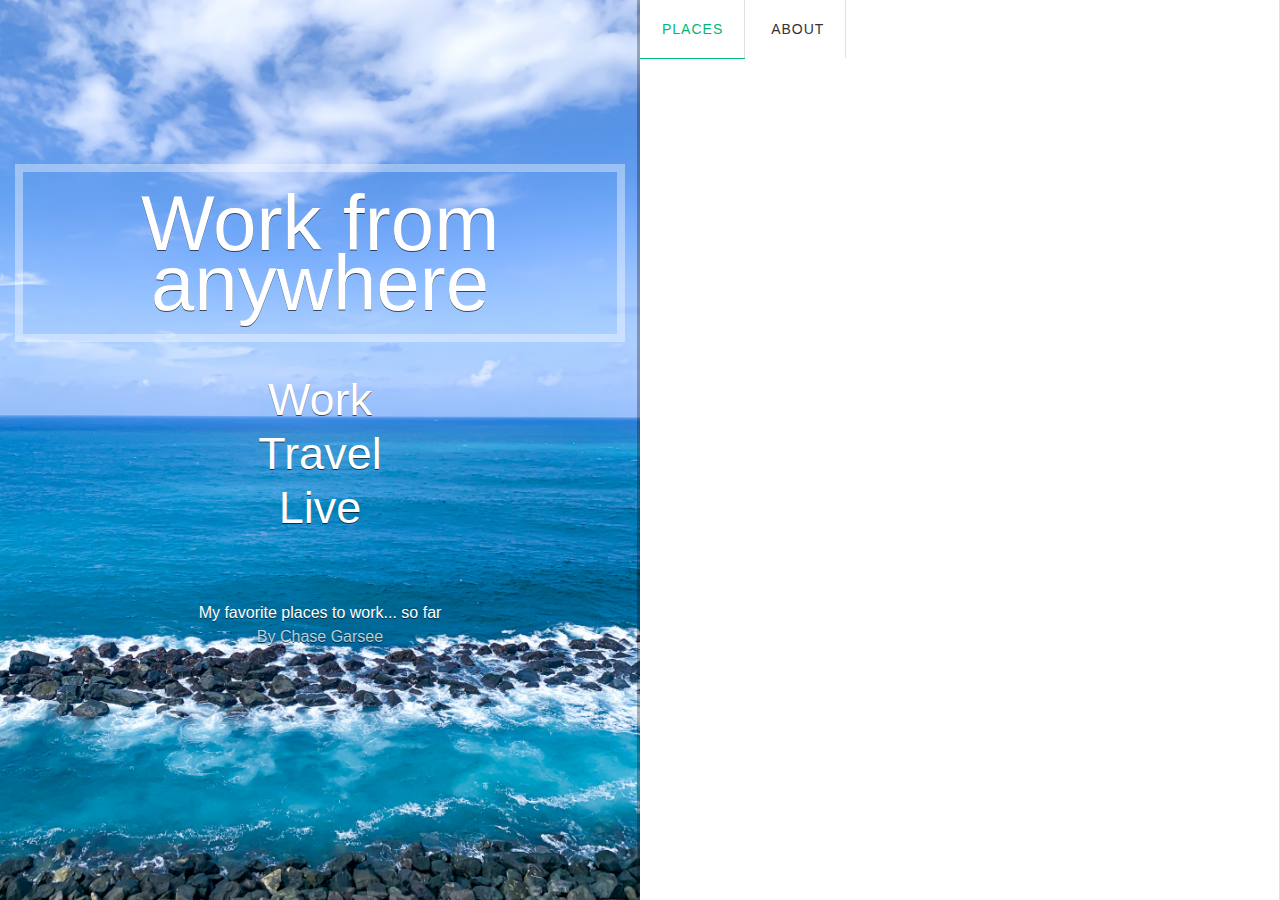
==== commit df04acac: "remove unneeded files / fix styles" ====
--- a/html-css-js/week-1/index.html
+++ b/html-css-js/week-1/index.html
@@ -1,16 +1,10 @@
-<!DOCTYPE html><!--  This site was created in Webflow. https://www.webflow.com  -->
-<!--  Last Published: Sat Jul 09 2022 16:19:19 GMT+0000 (Coordinated Universal Time)  -->
-<html data-wf-page="62c9aa5b9749a0f8fd84faeb" data-wf-site="62c9aa5b9749a0700384fadd">
+<!DOCTYPE html>
 <head>
   <meta charset="utf-8">
   <title>WFA - Home</title>
   <meta content="width=device-width, initial-scale=1" name="viewport">
-  <meta content="Webflow" name="generator">
   <link href="css/normalize.css" rel="stylesheet" type="text/css">
-  <link href="css/webflow.css" rel="stylesheet" type="text/css">
   <link href="css/wfa-landing-page.webflow.css" rel="stylesheet" type="text/css">
-  <link href="images/favicon.ico" rel="shortcut icon" type="image/x-icon">
-  <link href="images/webclip.png" rel="apple-touch-icon">
 </head>
 <body>
   <div class="all-content wf-section">
@@ -23,143 +17,17 @@
       </div>
     </header>
     <div class="main-column content">
+      <div>
       <nav role="banner" class="navbar w-nav">
         <nav role="navigation" class="nav-menu w-nav-menu">
           <a href="index.html" aria-current="page" class="nav-link w-nav-link w--current">Places</a>
           <a href="about.html" class="nav-link w-nav-link">About</a>
         </nav>
       </nav>
+    </div>
       <div id="places-list" class="places-list"></div>
-
-
-        <script type ="text/javascript">
-          const favoriteLocationsData = [
-            {
-              image: 'images/colorado.JPG',
-              title: 'Colorado',
-              paragraph: 'Lorem ipsum dolor sit amet, consectetur adipiscing elit. Suspendisse varius enim in eros elementum tristique.',
-              date: 'March 2, 2022',
-              tags: [
-                'Travel',
-                'Nature'
-              ]
-            },
-            {
-              image: 'images/chiang-mai.JPG',
-              title: 'The Baristro',
-              paragraph: 'Lorem ipsum dolor sit amet, consectetur adipiscing elit. Suspendisse varius enim in eros elementum tristique',
-              date: 'February 17, 2022',
-              tags: [
-                'Travel',
-                'Coffee Shop'
-              ]
-            },
-            {
-              image: 'images/france.JPG',
-              title: 'Paris',
-              paragraph: 'Lorem ipsum dolor sit amet, consectetur adipiscing elit. Suspendisse varius enim in eros elementum tristique.',
-              date: 'Jan 3, 2022',
-              tags: [
-                'Camera',
-                'Nature'
-              ]
-            },
-            {
-              image: 'images/forrest.JPG',
-              title: 'Thai Rain Forrest',
-              paragraph: 'Lorem ipsum dolor sit amet, consectetur adipiscing elit. Suspendisse varius enim in eros elementum tristique.',
-              date: 'Dec 15, 2021',
-              tags: [
-                'Work',
-                'Nature'
-              ]
-            },
-            {
-              image: 'images/vegas.JPG',
-              title: 'Vegas',
-              paragraph: 'Lorem ipsum dolor sit amet, consectetur adipiscing elit. Suspendisse varius enim in eros elementum tristique.',
-              date: 'Nov 1, 2021',
-              tags: [
-                'Travel',
-                'Pool Vibes'
-              ]
-            },
-            {
-              image: 'images/home.JPG',
-              title: 'Home',
-              paragraph: 'Lorem ipsum dolor sit amet, consectetur adipiscing elit. Suspendisse varius enim in eros elementum tristique.',
-              date: 'Nov 1, 2021',
-              tags: [
-                'Home',
-                'Family'
-              ]
-            },
-            {
-              image: 'images/bering-sea.jpg',
-              title: 'Airplanes',
-              paragraph: 'Lorem ipsum dolor sit amet, consectetur adipiscing elit. Suspendisse varius enim in eros elementum tristique.',
-              date: 'Nov 1, 2021',
-              tags: [
-                'Travel',
-                'Vibes'
-              ]
-            },
-            
-          ]
-          addFavoriteLocations(favoriteLocationsData);
-          function addFavoriteLocations(locations){            
-            locations.forEach((location, key) => {           
-              const locationWrapper = document.createElement("div");
-              locationWrapper.className = 'location'
-              document.getElementById("places-list").appendChild(locationWrapper);
-              
-             const imageWrapper =  document.createElement("div")
-             imageWrapper.className = 'image-wrapper'
-             document.getElementsByClassName("location")[key].appendChild(imageWrapper);
-
-            const image = document.createElement('img')
-            image.className = 'thumbnail'
-            image.setAttribute('src', location.image)
-            image.setAttribute('width', '109')
-            image.setAttribute('alt', '')
-            document.getElementsByClassName("image-wrapper")[key].appendChild(image);
-
-            const section = document.createElement('section')
-            section.className = 'location-text-wrapper'
-            imageWrapper.after(section)
-
-            const title = document.createElement('h2') 
-            title.className = 'thumbnail-title'
-            title.appendChild(document.createTextNode(location.title))
-
-            
-            const paragraph = document.createElement('p')
-            paragraph.appendChild(document.createTextNode(location.paragraph))
-            
-            const locationInfoWrapper = document.createElement('div')
-            locationInfoWrapper.className = 'location-info-wrapper'
-
-            document.getElementsByClassName("location-text-wrapper")[key].appendChild(title);
-            document.getElementsByClassName("location-text-wrapper")[key].appendChild(paragraph)
-            document.getElementsByClassName("location-text-wrapper")[key].appendChild(locationInfoWrapper)
-
-             const date = document.createElement('div')
-             date.appendChild(document.createTextNode(location.date))
-             date.className = 'location-info-text tag'
-             document.getElementsByClassName("location-info-wrapper")[key].appendChild(date)
-             addTags(location.tags)
-             function addTags(tags) {
-              tags.forEach((tag, key) => {
-                const locationTag = document.createElement('div')
-                locationTag.className ='location-info-text tag'
-                locationTag.appendChild(document.createTextNode(tag))
-                date.after(locationTag)
-              })
-            } 
-           })
-          };
-    </script>
-    <div class="footer-wrapper">
+      <script type ="text/javascript" src='./js/locations.js'/>
+      <div class="footer-wrapper">
       <a href="index.html" aria-current="page" class="footer-nav-link w--current"><img src="images/home-icon.svg" alt=""></a>
       <a href="http://www.twitter.com/" class="footer-nav-link"><img src="images/twitter-icon.svg" alt=""></a>
     </div>
--- a/html-css-js/week-1/css/wfa-landing-page.webflow.css
+++ b/html-css-js/week-1/css/wfa-landing-page.webflow.css
@@ -1,9 +1,72 @@
+@font-face {
+  font-family: 'webflow-icons';
+  src: url("[data-uri]") format('truetype');
+  font-weight: normal;
+  font-style: normal;
+}
+
+* {
+  -webkit-box-sizing: border-box;
+  -moz-box-sizing: border-box;
+  box-sizing: border-box;
+}
+html {
+  height: 100%;
+}
 body {
-  background-color: #f5f5f5;
-  font-family: Roboto, sans-serif;
-  color: #333;
+  margin: 0;
+  min-height: 100%;
+  background-color: #fff;
+  font-family: Arial, sans-serif;
   font-size: 14px;
   line-height: 20px;
+  color: #333;
+}
+img {
+  max-width: 100%;
+  vertical-align: middle;
+  display: inline-block;
+}
+html.w-mod-touch * {
+  background-attachment: scroll !important;
+}
+.w-block {
+  display: block;
+}
+
+.w-hidden {
+  display: none;
+}
+h1,
+h2,
+h3,
+h4,
+h5,
+h6 {
+  font-weight: bold;
+  margin-bottom: 10px;
+}
+
+
+.w-container {
+  margin: 0 auto;
+}
+.w-nav-brand {
+  position: relative;
+  float: left;
+  text-decoration: none;
+  color: #333333;
+}
+.w-nav-link {
+  position: relative;
+  display: inline-block;
+  vertical-align: top;
+  text-decoration: none;
+  color: #222222;
+  padding: 20px;
+  text-align: left;
+  margin-left: auto;
+  margin-right: auto;
 }
 
 h1 {
@@ -168,7 +231,6 @@
 }
 
 .main-column.header {
-  max-width: 600px;
   padding-top: 164px;
   padding-right: 15px;
   padding-left: 15px;
@@ -182,8 +244,9 @@
 }
 
 .main-column.content {
+  display: flex;
+  flex-direction: column;
   overflow: scroll;
-  max-width: 800px;
   background-color: #fff;
   box-shadow: inset -1px 0 0 0 rgba(0, 0, 0, 0.12);
   font-family: Roboto, sans-serif;
@@ -660,14 +723,6 @@
     line-height: 30px;
   }
 
-  .big-tagline {
-    display: inline-block;
-    margin-bottom: 57px;
-    float: right;
-    font-size: 25px;
-    line-height: 29px;
-  }
-
   .footer-wrapper {
     background-color: #000;
   }
@@ -728,36 +783,8 @@
     text-align: left;
   }
 
-  .subscribe-section {
-    padding-right: 28px;
-    padding-left: 28px;
-  }
-
   .about-text {
     margin-bottom: 16px;
-  }
-
-  .sign-up-field {
-    width: 70%;
-  }
-
-  .sign-up-button {
-    width: 30%;
-  }
-
-  .author-social-links {
-    margin-top: 19px;
-    margin-bottom: 0px;
-    padding-top: 15px;
-  }
-
-  .author-connect {
-    margin-bottom: 10px;
-  }
-
-  .credits {
-    top: 5px;
-    right: 10px;
   }
 
   .header-container {
@@ -786,57 +813,3 @@
     background-color: #000;
   }
 }
-
-@media screen and (max-width: 479px) {
-  h1 {
-    font-size: 40px;
-  }
-
-  .logo {
-    display: inline-block;
-    margin-bottom: 13px;
-    float: none;
-  }
-
-  .main-column.header {
-    padding-bottom: 41px;
-  }
-
-
-  .location.suggested {
-    box-shadow: none;
-  }
-
-  .field.first {
-    width: 100%;
-    float: none;
-  }
-
-  .field.last {
-    width: 100%;
-    float: none;
-  }
-
-  .team-column {
-    text-align: center;
-  }
-
-  .social-link {
-    margin-bottom: 23px;
-  }
-
-  .sign-up-field {
-    width: 100%;
-    margin-bottom: 13px;
-  }
-
-  .sign-up-button {
-    width: 100%;
-  }
-
-  .footer-link {
-    display: block;
-    margin-bottom: 17px;
-  }
-}
-
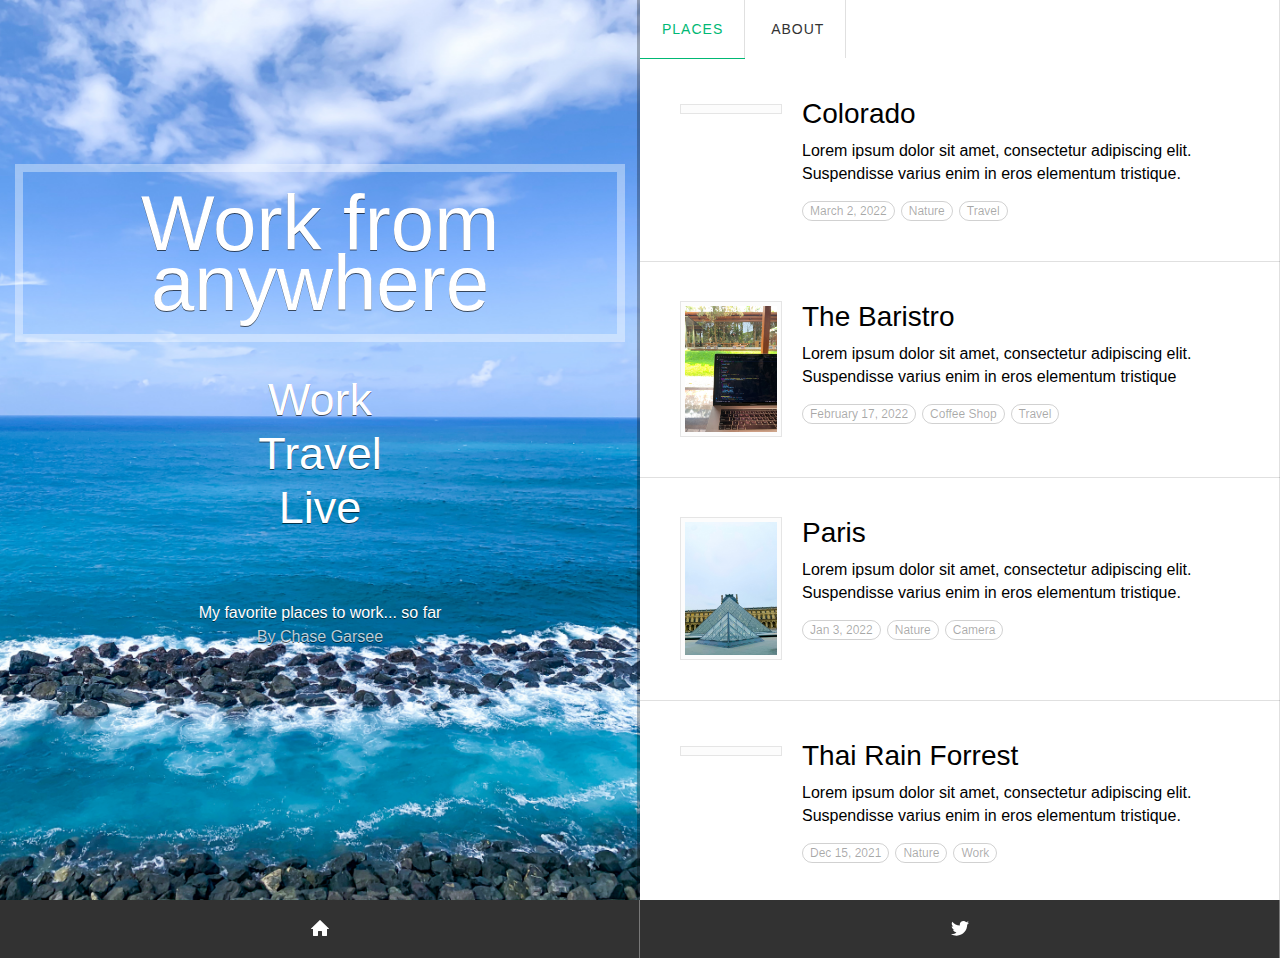
==== commit b2dde590: "changes" ====
--- a/html-css-js/week-1/index.html
+++ b/html-css-js/week-1/index.html
@@ -26,11 +26,12 @@
       </nav>
     </div>
       <div id="places-list" class="places-list"></div>
-      <script type ="text/javascript" src='./js/locations.js'/>
-      <div class="footer-wrapper">
-      <a href="index.html" aria-current="page" class="footer-nav-link w--current"><img src="images/home-icon.svg" alt=""></a>
-      <a href="http://www.twitter.com/" class="footer-nav-link"><img src="images/twitter-icon.svg" alt=""></a>
-    </div>
+      <script type ="text/javascript" src='./js/locations.js'></script>
+      
+  </div>
+  <div class="footer-wrapper">
+    <a href="index.html" class="footer-nav-link w-inline-block"><img src="images/home-icon.svg" alt=""></a>
+    <a href="http://www.twitter.com/" class="footer-nav-link w-inline-block"><img src="images/twitter-icon.svg" alt=""></a>
   </div>
 </body>
 </html>